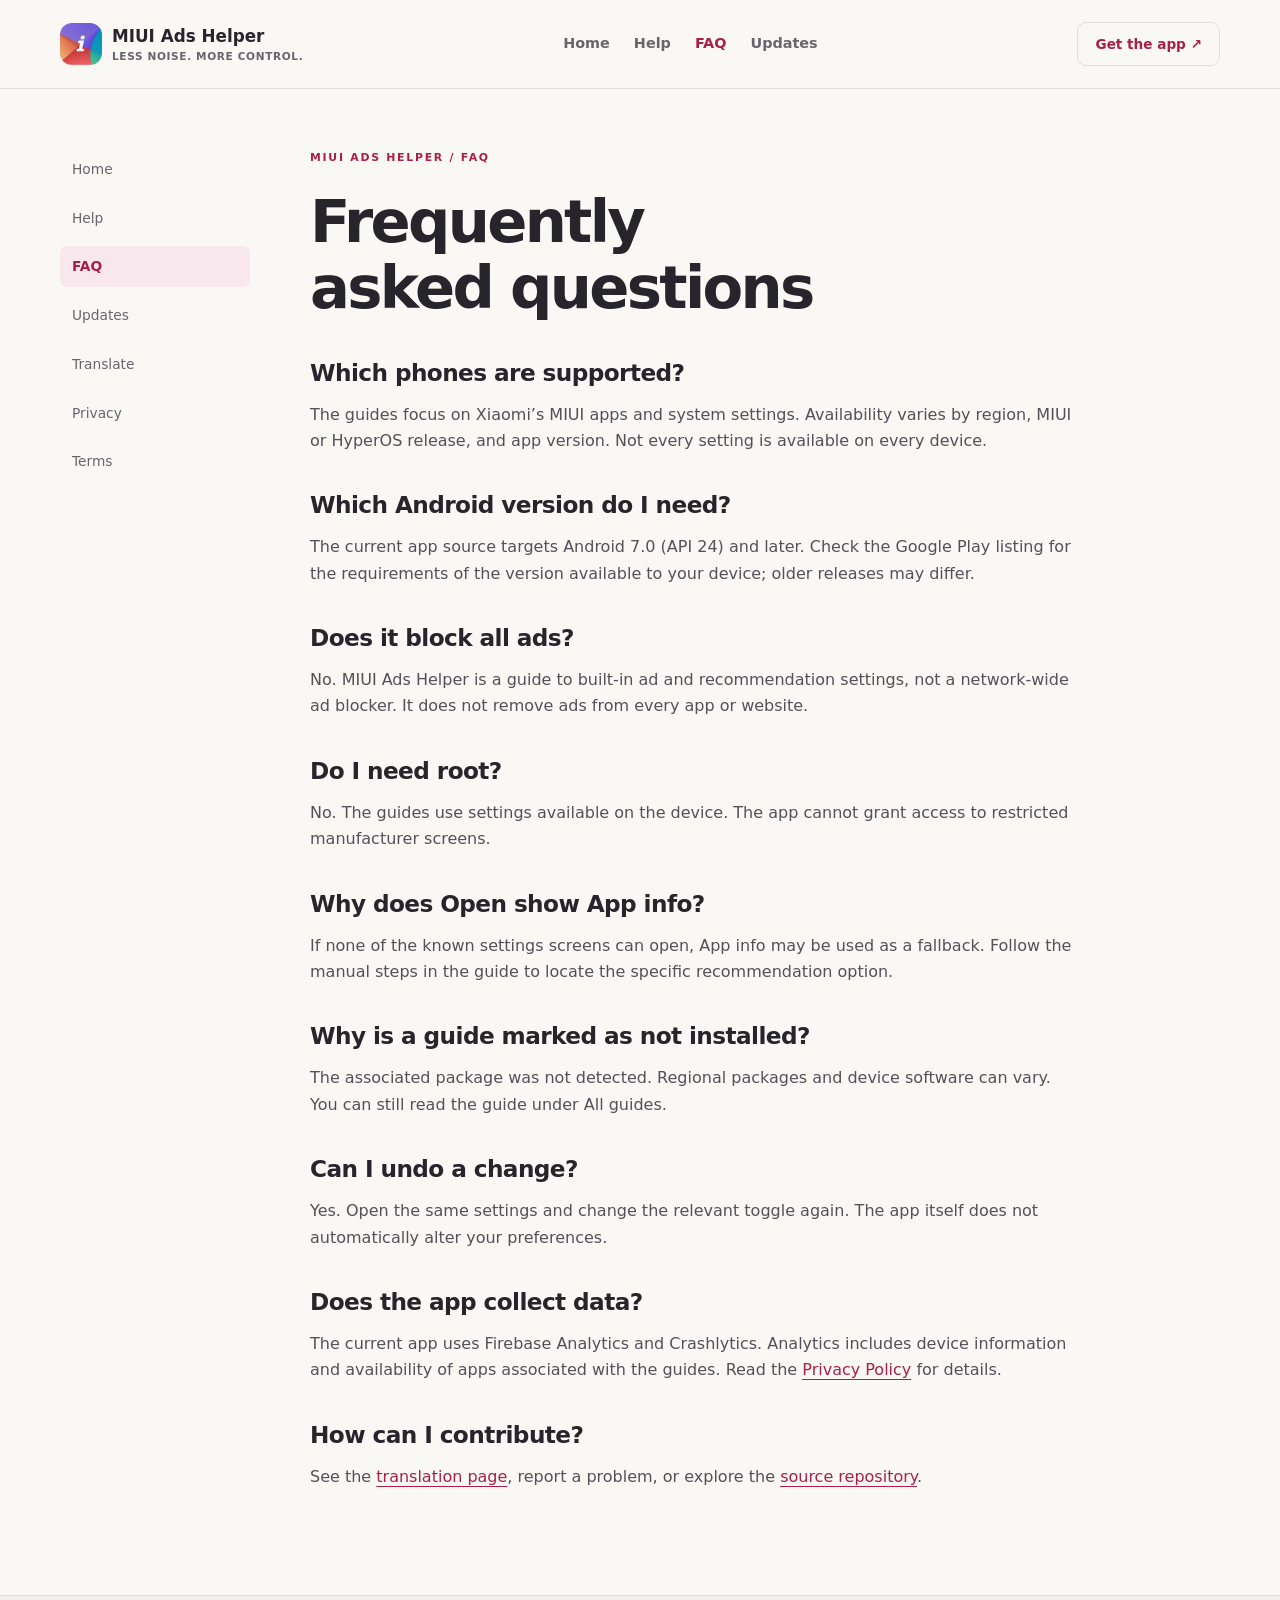
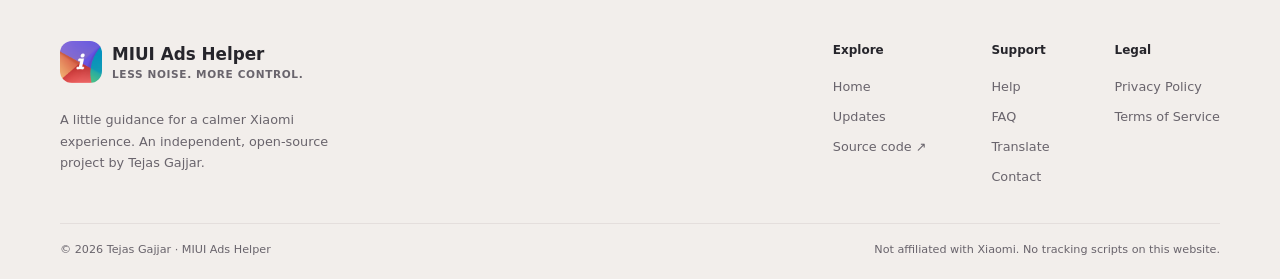
==== faq/index.html @ bc125fb8 "feat: launch MIUI Ads Helper website with support and legal pages" ====
<!doctype html>
<html lang="en"><head>
<meta charset="utf-8"><meta name="viewport" content="width=device-width, initial-scale=1">
<title>Frequently asked questions · MIUI Ads Helper</title><meta name="description" content="Answers about compatibility, shortcuts, recommendations, and privacy.">
<meta name="theme-color" content="#faf8f5"><link rel="canonical" href="https://gajjartejas.github.io/miui-ads-helper-website/faq/">
<meta property="og:title" content="Frequently asked questions · MIUI Ads Helper"><meta property="og:description" content="Answers about compatibility, shortcuts, recommendations, and privacy.">
<meta property="og:type" content="website"><meta property="og:url" content="https://gajjartejas.github.io/miui-ads-helper-website/faq/"><meta property="og:image" content="https://gajjartejas.github.io/miui-ads-helper-website/assets/app-icon.png">
<link rel="icon" href="../assets/app-icon.png"><link rel="stylesheet" href="../assets/style.css">
</head><body class="page-faq"><a class="skip" href="#main">Skip to content</a>
<header class="header"><div class="shell header-inner"><a class="brand" href="../"><img src="../assets/app-icon.png" width="42" height="42" alt=""><span>MIUI Ads Helper<small>LESS NOISE. MORE CONTROL.</small></span></a><nav class="nav" aria-label="Main navigation"><a href="../">Home</a><a href="../help/">Help</a><a href="../faq/" aria-current="page">FAQ</a><a href="../updates/">Updates</a></nav><a class="header-link" href="https://play.google.com/store/apps/details?id=com.tejasgajjar.miuiadshelper">Get the app ↗</a></div></header>
<main id="main" class="shell article-layout"><aside class="article-aside"><nav aria-label="Information pages"><a href="../">Home</a><a href="../help/">Help</a><a href="../faq/" aria-current="page">FAQ</a><a href="../updates/">Updates</a><a href="../translate/">Translate</a><a href="../privacy/">Privacy</a><a href="../terms/">Terms</a></nav></aside><article class="article"><p class="eyebrow">MIUI ADS HELPER / FAQ</p><h1>Frequently asked questions</h1><h2 id="compatibility">Which phones are supported?</h2><p>The guides focus on Xiaomi’s MIUI apps and system settings. Availability varies by region, MIUI or HyperOS release, and app version. Not every setting is available on every device.</p><h2>Which Android version do I need?</h2><p>The current app source targets Android 7.0 (API 24) and later. Check the Google Play listing for the requirements of the version available to your device; older releases may differ.</p><h2>Does it block all ads?</h2><p>No. MIUI Ads Helper is a guide to built-in ad and recommendation settings, not a network-wide ad blocker. It does not remove ads from every app or website.</p><h2>Do I need root?</h2><p>No. The guides use settings available on the device. The app cannot grant access to restricted manufacturer screens.</p><h2>Why does Open show App info?</h2><p>If none of the known settings screens can open, App info may be used as a fallback. Follow the manual steps in the guide to locate the specific recommendation option.</p><h2>Why is a guide marked as not installed?</h2><p>The associated package was not detected. Regional packages and device software can vary. You can still read the guide under All guides.</p><h2>Can I undo a change?</h2><p>Yes. Open the same settings and change the relevant toggle again. The app itself does not automatically alter your preferences.</p><h2>Does the app collect data?</h2><p>The current app uses Firebase Analytics and Crashlytics. Analytics includes device information and availability of apps associated with the guides. Read the <a href="../privacy/">Privacy Policy</a> for details.</p><h2>How can I contribute?</h2><p>See the <a href="../translate/">translation page</a>, report a problem, or explore the <a href="https://github.com/gajjartejas/MIUIAdsHelper">source repository</a>.</p>
</article></main>
<footer class="footer"><div class="shell"><div class="footer-top"><div class="footer-copy"><a class="brand" href="../"><img src="../assets/app-icon.png" width="42" height="42" alt=""><span>MIUI Ads Helper<small>LESS NOISE. MORE CONTROL.</small></span></a><p>A little guidance for a calmer Xiaomi experience. An independent, open-source project by Tejas Gajjar.</p></div><nav aria-label="Footer navigation"><div><strong>Explore</strong><a href="../">Home</a><a href="../updates/">Updates</a><a href="https://github.com/gajjartejas/MIUIAdsHelper">Source code ↗</a></div><div><strong>Support</strong><a href="../help/">Help</a><a href="../faq/" aria-current="page">FAQ</a><a href="../translate/">Translate</a><a href="mailto:gajjartejas26@gmail.com">Contact</a></div><div><strong>Legal</strong><a href="../privacy/">Privacy Policy</a><a href="../terms/">Terms of Service</a></div></nav></div><div class="footer-bottom"><span>© 2026 Tejas Gajjar · MIUI Ads Helper</span><span>Not affiliated with Xiaomi. No tracking scripts on this website.</span></div></div></footer>
</body></html>
---- assets/style.css ----
:root{color-scheme:light;--bg:#faf8f5;--paper:#fff;--ink:#26252b;--muted:#69646c;--line:#e4dedc;--accent:#a82049;--soft:#f8e7ed;--dark:#261820;--pale:#f6ebd7}*{box-sizing:border-box}html{scroll-behavior:smooth;scroll-padding-top:2rem}body{margin:0;color:var(--ink);background:var(--bg);font:16px/1.65 system-ui,-apple-system,BlinkMacSystemFont,"Segoe UI",sans-serif;-webkit-font-smoothing:antialiased}a{color:var(--accent);text-underline-offset:4px}a:hover{text-decoration-thickness:2px}a:focus-visible,summary:focus-visible{outline:3px solid var(--accent);outline-offset:5px;border-radius:3px}img{max-width:100%;height:auto}h1,h2,h3{line-height:1.12;letter-spacing:-.045em;text-wrap:balance}h1{font-size:clamp(2.8rem,5.5vw,5rem);margin:0 0 26px;font-weight:780}h2{font-size:clamp(2rem,3.5vw,3rem);margin:0 0 22px}h3{font-size:1.35rem;margin:0 0 12px}p{margin:0 0 20px}p,li,a{overflow-wrap:anywhere}.shell{width:min(1160px,calc(100% - 64px));margin-inline:auto}.skip{position:absolute;top:-100px;left:16px;z-index:10;background:var(--ink);color:var(--paper);padding:12px}.skip:focus{top:12px}.header{border-bottom:1px solid var(--line);background:var(--bg)}.header-inner{min-height:88px;display:flex;align-items:center;justify-content:space-between;gap:24px}.brand{display:inline-flex;gap:10px;align-items:center;text-decoration:none;color:var(--ink);font-size:1.05rem;font-weight:780;line-height:1.2}.brand img{border-radius:12px;width:42px;height:42px}.brand small{display:block;font-size:.66rem;font-weight:550;color:var(--muted);letter-spacing:.06em;margin-top:4px}.nav{display:flex;flex-wrap:wrap;gap:24px}.nav a{text-decoration:none;color:var(--muted);font-size:.9rem;font-weight:600}.nav a[aria-current=page],.nav a:hover{color:var(--accent)}.header-link{text-decoration:none;font-size:.85rem;font-weight:700;padding:10px 17px;border:1px solid var(--line);border-radius:9px;white-space:nowrap}.eyebrow{font-size:.68rem;font-weight:800;letter-spacing:.16em;color:var(--accent);margin-bottom:22px}.dot{display:inline-block;width:7px;height:7px;background:currentColor;border-radius:50%;vertical-align:1px;margin-right:7px}.hero{display:grid;grid-template-columns:1.18fr 1fr;gap:60px;align-items:center;padding:90px 0 80px}.hero em{color:var(--accent);font-style:normal}.lead{font-size:1.12rem;color:var(--muted);max-width:47ch}.actions{display:flex;flex-wrap:wrap;gap:12px;margin-top:30px}.button{display:inline-flex;align-items:center;justify-content:center;gap:18px;min-height:50px;padding:12px 19px;background:var(--accent);color:var(--paper);border:1px solid var(--accent);border-radius:10px;text-decoration:none;font-size:.9rem;font-weight:700;transition:transform .18s,box-shadow .18s}.button:hover{transform:translateY(-2px);box-shadow:0 6px 15px #a8204920}.button.secondary{background:transparent;color:var(--ink);border-color:var(--line)}.fine{margin:20px 0 0;font-size:.8rem;color:var(--muted)}.guide-preview{border:1px solid var(--line);border-radius:24px;background:var(--paper);box-shadow:0 24px 55px #35202a0d;overflow:hidden;transform:rotate(2deg)}.preview-top{background:var(--soft);color:var(--accent);padding:16px 24px;font-size:.61rem;letter-spacing:.13em;font-weight:750}.preview-head{display:flex;gap:16px;padding:30px 26px 24px;align-items:center}.preview-icon{width:62px;height:62px;flex-shrink:0;display:grid;place-items:center;background:var(--accent);color:var(--paper);border-radius:18px;font-size:2.2rem}.preview-head small{color:var(--muted);font-size:.58rem;letter-spacing:.16em}.preview-head h2{font-size:1.7rem;margin:5px 0}.preview-head p{font-size:.8rem;color:var(--muted);margin:0}.preview-steps{list-style:none;margin:0;padding:0 26px 26px;display:grid;gap:10px}.preview-steps li{display:flex;align-items:center;gap:15px;background:var(--bg);border-radius:12px;padding:14px 16px}.preview-steps li>span{color:var(--accent);font-size:.73rem;font-weight:800}.preview-steps strong{font-size:.88rem}.preview-steps p{color:var(--muted);font-size:.77rem;margin:3px 0 0}.preview-bottom{padding:17px 25px;border-top:1px solid var(--line);font-size:.7rem;color:var(--muted)}.preview-bottom span{color:var(--accent);margin-right:5px}.trust-strip{display:flex;justify-content:space-between;flex-wrap:wrap;gap:16px;border-block:1px solid var(--line);padding:22px 0;color:var(--muted);font-size:.79rem;font-weight:600}.section{padding-block:90px}.section-heading{max-width:640px}.section-heading>p:last-child{color:var(--muted);max-width:54ch}.features{display:grid;grid-template-columns:repeat(3,minmax(0,1fr));gap:18px;margin-top:38px}.features article{background:var(--paper);border:1px solid var(--line);border-radius:18px;padding:28px}.features article:nth-child(2){background:var(--soft)}.features article:nth-child(3){background:var(--pale)}.feature-mark{display:block;font-size:2.7rem;line-height:1.3;color:var(--accent);margin-bottom:32px}.features .eyebrow{font-size:.6rem;margin-bottom:14px}.features h3{font-size:1.35rem}.features article>p:last-child{color:var(--muted);font-size:.9rem;margin:0}.how{display:grid;grid-template-columns:1fr 1fr;gap:65px;padding:60px;border-radius:24px;background:var(--dark);color:#fff7f8}.how .eyebrow,.how .text-link{color:#f4b1c5}.how>div>p:not(.eyebrow){color:#cbbdc5;font-size:.95rem}.text-link{font-size:.85rem;font-weight:700;text-decoration:none}.how ol{list-style:none;display:grid;gap:24px;margin:0;padding:0}.how li{display:flex;gap:18px;border-bottom:1px solid #ffffff24;padding-bottom:22px}.how li:last-child{border:0;padding:0}.how li>span{flex-shrink:0;display:grid;place-items:center;width:34px;height:34px;background:#ffffff15;border:1px solid #ffffff20;border-radius:50%;font-size:.8rem;color:#f4b1c5}.how h3{font-size:1.15rem;margin:3px 0 9px}.how li p{font-size:.87rem;color:#cbbdc5;margin:0}.support-band{display:grid;grid-template-columns:1fr 1fr;gap:100px;padding:90px 0}.support-band p:not(.eyebrow){color:var(--muted);font-size:.95rem}.support-links{display:grid;align-content:center}.support-links a{display:flex;justify-content:space-between;gap:10px;text-decoration:none;padding:20px 0;border-bottom:1px solid var(--line);color:var(--ink);font-weight:600;font-size:.95rem}.support-links a:hover,.support-links span{color:var(--accent)}.closing{padding:60px 20px 85px;text-align:center;border-top:1px solid var(--line)}.closing h2{font-size:clamp(2.8rem,5vw,4.5rem)}.footer{border-top:1px solid var(--line);padding:45px 0 20px;background:#f2eeeb}.footer-top{display:flex;justify-content:space-between;gap:40px}.footer-copy{max-width:280px}.footer-copy p{font-size:.8rem;color:var(--muted);margin-top:18px}.footer nav{display:flex;gap:65px}.footer nav div{display:grid;gap:9px;align-content:start}.footer nav strong{font-size:.75rem;margin-bottom:6px}.footer nav a{font-size:.8rem;color:var(--muted);text-decoration:none}.footer nav a:hover{color:var(--accent)}.footer-bottom{border-top:1px solid var(--line);margin-top:30px;padding-top:17px;display:flex;justify-content:space-between;gap:18px;font-size:.7rem;color:var(--muted)}.article-layout{display:grid;grid-template-columns:190px minmax(0,780px);gap:60px;padding-block:60px 85px}.article-aside nav{display:grid;gap:8px}.article-aside a{display:block;border-radius:7px;padding:9px 12px;text-decoration:none;color:var(--muted);font-size:.86rem}.article-aside a[aria-current=page]{background:var(--soft);color:var(--accent);font-weight:700}.article{min-width:0;max-width:75ch}.article h1{font-size:clamp(2.4rem,5vw,3.7rem);margin-bottom:25px}.article h2{font-size:1.45rem;margin:38px 0 16px;letter-spacing:-.025em}.article p,.article li{color:#554f58}.article li{margin-bottom:10px}.article .intro{font-size:1.12rem}.article .updated{font-size:.8rem;color:var(--muted);padding-bottom:24px;border-bottom:1px solid var(--line)}.article ul{padding-left:22px}.article .eyebrow{color:var(--accent)}.article .button{color:var(--paper)}.page-home .hero{animation:arrive .55s ease-out both}@keyframes arrive{from{opacity:0;transform:translateY(10px)}to{opacity:1;transform:translateY(0)}}@media(min-width:1500px){.hero{padding-block:110px}}@media(max-width:960px){.hero{gap:30px}.header-inner{flex-wrap:wrap;padding-block:17px;gap:16px}.nav{order:3;width:100%;justify-content:center}.features{gap:12px}.features article{padding:22px}.how{gap:32px;padding:40px}.support-band{gap:45px}.article-layout{grid-template-columns:160px minmax(0,1fr);gap:30px}}@media(max-width:680px){.shell{width:calc(100% - 36px)}.brand{font-size:.95rem}.brand img{width:36px;height:36px}.header-link{font-size:.75rem;padding:8px 11px}.header-inner{gap:12px}.nav{justify-content:space-between;gap:12px}.nav a{font-size:.79rem}.hero{grid-template-columns:1fr;padding:50px 0 42px;gap:42px}.hero h1{font-size:clamp(2.7rem,10vw,4.3rem)}.lead{font-size:1rem}.eyebrow{font-size:.6rem}.guide-preview{transform:none;max-width:440px;width:100%;margin-inline:auto}.trust-strip{display:grid;grid-template-columns:1fr 1fr;font-size:.7rem;gap:13px}.section{padding-block:58px}.features{grid-template-columns:1fr}.features article{padding:25px}.feature-mark{margin-bottom:20px}.how{grid-template-columns:1fr;padding:30px 24px;gap:32px;border-radius:18px}.support-band{grid-template-columns:1fr;gap:10px;padding:60px 0}.closing{padding:45px 0 60px}.footer-top{flex-direction:column;gap:25px}.footer nav{justify-content:space-between;gap:22px;flex-wrap:wrap}.footer-bottom{flex-direction:column;gap:7px}.article-layout{display:block;padding-block:30px 60px}.article-aside{margin-bottom:35px}.article-aside nav{display:flex;flex-wrap:wrap;gap:4px}.article-aside a{font-size:.75rem;padding:8px 10px}.article h1{font-size:2.5rem}.actions .button{flex:1 1 190px}.preview-top{font-size:.55rem}.preview-bottom{font-size:.65rem}}@media(prefers-reduced-motion:reduce){html{scroll-behavior:auto}*,*::before,*::after{animation:none!important;transition:none!important}}@media print{.header,.footer,.article-aside,.skip{display:none}.article-layout{display:block;padding:0}.shell{width:100%}body{background:white;color:black}.article a{color:inherit}.article h2{break-after:avoid}.article p,.article li{color:black}}
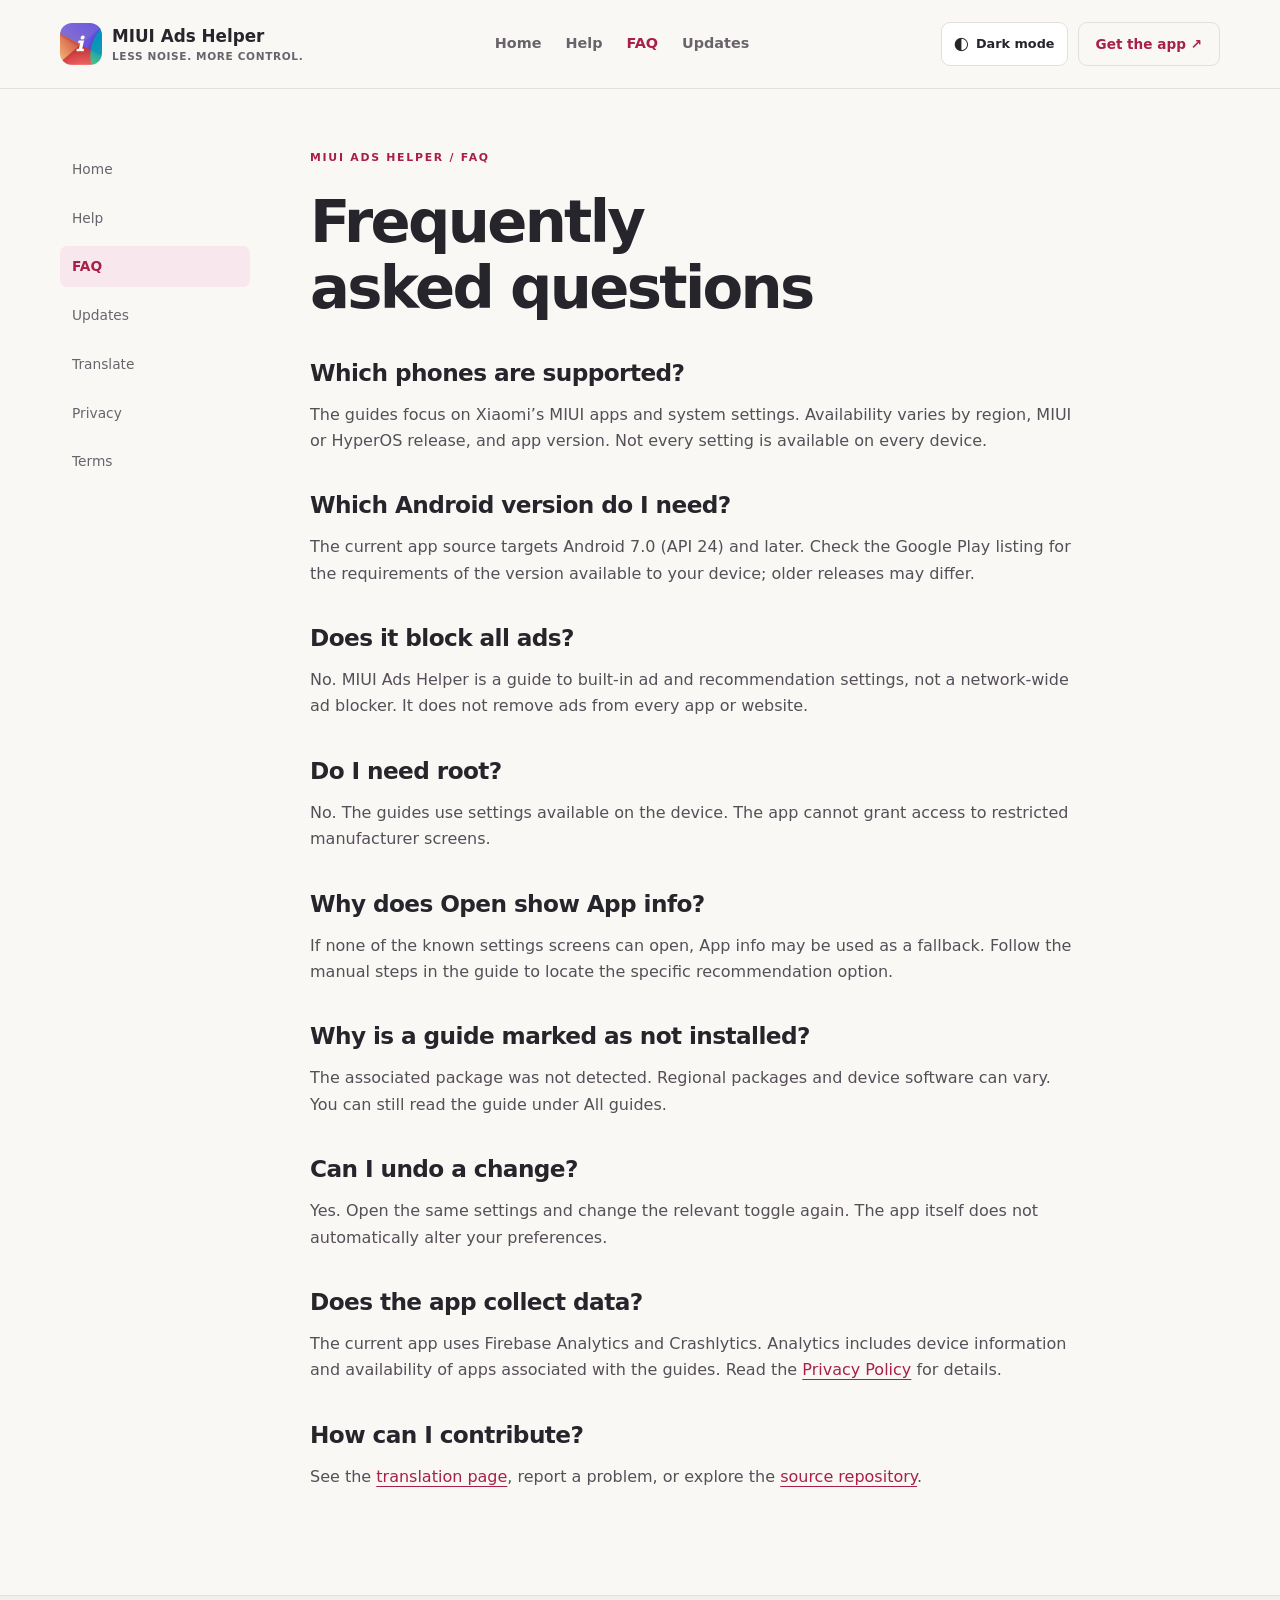
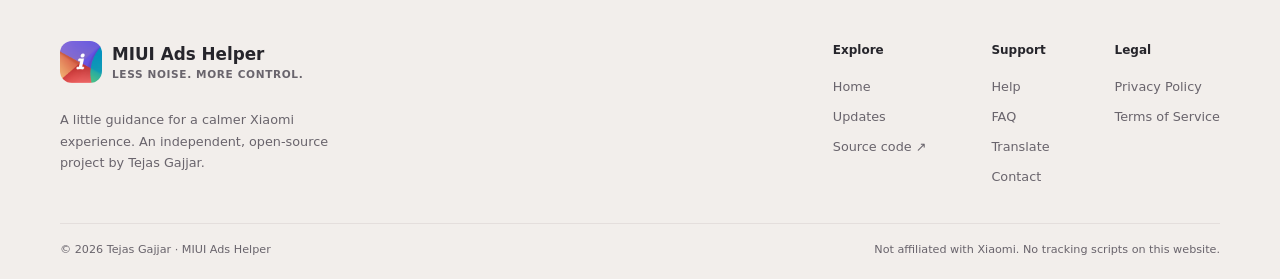
==== commit 78a5ca55: "feat: add accessible light and dark mode across the website" ====
--- a/faq/index.html
+++ b/faq/index.html
@@ -5,9 +5,19 @@
 <meta name="theme-color" content="#faf8f5"><link rel="canonical" href="https://gajjartejas.github.io/miui-ads-helper-website/faq/">
 <meta property="og:title" content="Frequently asked questions · MIUI Ads Helper"><meta property="og:description" content="Answers about compatibility, shortcuts, recommendations, and privacy.">
 <meta property="og:type" content="website"><meta property="og:url" content="https://gajjartejas.github.io/miui-ads-helper-website/faq/"><meta property="og:image" content="https://gajjartejas.github.io/miui-ads-helper-website/assets/app-icon.png">
+<script>(() => {
+  let theme;
+  try { theme = localStorage.getItem('miui-theme'); } catch {}
+  if (theme !== 'light' && theme !== 'dark') {
+    theme = window.matchMedia?.('(prefers-color-scheme: dark)').matches ? 'dark' : 'light';
+  }
+  document.documentElement.dataset.theme = theme;
+})();
+</script>
 <link rel="icon" href="../assets/app-icon.png"><link rel="stylesheet" href="../assets/style.css">
+<script defer src="../assets/theme.js"></script>
 </head><body class="page-faq"><a class="skip" href="#main">Skip to content</a>
-<header class="header"><div class="shell header-inner"><a class="brand" href="../"><img src="../assets/app-icon.png" width="42" height="42" alt=""><span>MIUI Ads Helper<small>LESS NOISE. MORE CONTROL.</small></span></a><nav class="nav" aria-label="Main navigation"><a href="../">Home</a><a href="../help/">Help</a><a href="../faq/" aria-current="page">FAQ</a><a href="../updates/">Updates</a></nav><a class="header-link" href="https://play.google.com/store/apps/details?id=com.tejasgajjar.miuiadshelper">Get the app ↗</a></div></header>
+<header class="header"><div class="shell header-inner"><a class="brand" href="../"><img src="../assets/app-icon.png" width="42" height="42" alt=""><span>MIUI Ads Helper<small>LESS NOISE. MORE CONTROL.</small></span></a><nav class="nav" aria-label="Main navigation"><a href="../">Home</a><a href="../help/">Help</a><a href="../faq/" aria-current="page">FAQ</a><a href="../updates/">Updates</a></nav><div class="header-actions"><button class="theme-toggle" type="button" data-theme-toggle aria-pressed="false" hidden><span class="theme-icon" aria-hidden="true">◐</span><span>Dark mode</span></button><a class="header-link" href="https://play.google.com/store/apps/details?id=com.tejasgajjar.miuiadshelper">Get the app ↗</a></div></div></header>
 <main id="main" class="shell article-layout"><aside class="article-aside"><nav aria-label="Information pages"><a href="../">Home</a><a href="../help/">Help</a><a href="../faq/" aria-current="page">FAQ</a><a href="../updates/">Updates</a><a href="../translate/">Translate</a><a href="../privacy/">Privacy</a><a href="../terms/">Terms</a></nav></aside><article class="article"><p class="eyebrow">MIUI ADS HELPER / FAQ</p><h1>Frequently asked questions</h1><h2 id="compatibility">Which phones are supported?</h2><p>The guides focus on Xiaomi’s MIUI apps and system settings. Availability varies by region, MIUI or HyperOS release, and app version. Not every setting is available on every device.</p><h2>Which Android version do I need?</h2><p>The current app source targets Android 7.0 (API 24) and later. Check the Google Play listing for the requirements of the version available to your device; older releases may differ.</p><h2>Does it block all ads?</h2><p>No. MIUI Ads Helper is a guide to built-in ad and recommendation settings, not a network-wide ad blocker. It does not remove ads from every app or website.</p><h2>Do I need root?</h2><p>No. The guides use settings available on the device. The app cannot grant access to restricted manufacturer screens.</p><h2>Why does Open show App info?</h2><p>If none of the known settings screens can open, App info may be used as a fallback. Follow the manual steps in the guide to locate the specific recommendation option.</p><h2>Why is a guide marked as not installed?</h2><p>The associated package was not detected. Regional packages and device software can vary. You can still read the guide under All guides.</p><h2>Can I undo a change?</h2><p>Yes. Open the same settings and change the relevant toggle again. The app itself does not automatically alter your preferences.</p><h2>Does the app collect data?</h2><p>The current app uses Firebase Analytics and Crashlytics. Analytics includes device information and availability of apps associated with the guides. Read the <a href="../privacy/">Privacy Policy</a> for details.</p><h2>How can I contribute?</h2><p>See the <a href="../translate/">translation page</a>, report a problem, or explore the <a href="https://github.com/gajjartejas/MIUIAdsHelper">source repository</a>.</p>
 </article></main>
 <footer class="footer"><div class="shell"><div class="footer-top"><div class="footer-copy"><a class="brand" href="../"><img src="../assets/app-icon.png" width="42" height="42" alt=""><span>MIUI Ads Helper<small>LESS NOISE. MORE CONTROL.</small></span></a><p>A little guidance for a calmer Xiaomi experience. An independent, open-source project by Tejas Gajjar.</p></div><nav aria-label="Footer navigation"><div><strong>Explore</strong><a href="../">Home</a><a href="../updates/">Updates</a><a href="https://github.com/gajjartejas/MIUIAdsHelper">Source code ↗</a></div><div><strong>Support</strong><a href="../help/">Help</a><a href="../faq/" aria-current="page">FAQ</a><a href="../translate/">Translate</a><a href="mailto:gajjartejas26@gmail.com">Contact</a></div><div><strong>Legal</strong><a href="../privacy/">Privacy Policy</a><a href="../terms/">Terms of Service</a></div></nav></div><div class="footer-bottom"><span>© 2026 Tejas Gajjar · MIUI Ads Helper</span><span>Not affiliated with Xiaomi. No tracking scripts on this website.</span></div></div></footer>
--- a/assets/style.css
+++ b/assets/style.css
@@ -1 +1,7 @@
-:root{color-scheme:light;--bg:#faf8f5;--paper:#fff;--ink:#26252b;--muted:#69646c;--line:#e4dedc;--accent:#a82049;--soft:#f8e7ed;--dark:#261820;--pale:#f6ebd7}*{box-sizing:border-box}html{scroll-behavior:smooth;scroll-padding-top:2rem}body{margin:0;color:var(--ink);background:var(--bg);font:16px/1.65 system-ui,-apple-system,BlinkMacSystemFont,"Segoe UI",sans-serif;-webkit-font-smoothing:antialiased}a{color:var(--accent);text-underline-offset:4px}a:hover{text-decoration-thickness:2px}a:focus-visible,summary:focus-visible{outline:3px solid var(--accent);outline-offset:5px;border-radius:3px}img{max-width:100%;height:auto}h1,h2,h3{line-height:1.12;letter-spacing:-.045em;text-wrap:balance}h1{font-size:clamp(2.8rem,5.5vw,5rem);margin:0 0 26px;font-weight:780}h2{font-size:clamp(2rem,3.5vw,3rem);margin:0 0 22px}h3{font-size:1.35rem;margin:0 0 12px}p{margin:0 0 20px}p,li,a{overflow-wrap:anywhere}.shell{width:min(1160px,calc(100% - 64px));margin-inline:auto}.skip{position:absolute;top:-100px;left:16px;z-index:10;background:var(--ink);color:var(--paper);padding:12px}.skip:focus{top:12px}.header{border-bottom:1px solid var(--line);background:var(--bg)}.header-inner{min-height:88px;display:flex;align-items:center;justify-content:space-between;gap:24px}.brand{display:inline-flex;gap:10px;align-items:center;text-decoration:none;color:var(--ink);font-size:1.05rem;font-weight:780;line-height:1.2}.brand img{border-radius:12px;width:42px;height:42px}.brand small{display:block;font-size:.66rem;font-weight:550;color:var(--muted);letter-spacing:.06em;margin-top:4px}.nav{display:flex;flex-wrap:wrap;gap:24px}.nav a{text-decoration:none;color:var(--muted);font-size:.9rem;font-weight:600}.nav a[aria-current=page],.nav a:hover{color:var(--accent)}.header-link{text-decoration:none;font-size:.85rem;font-weight:700;padding:10px 17px;border:1px solid var(--line);border-radius:9px;white-space:nowrap}.eyebrow{font-size:.68rem;font-weight:800;letter-spacing:.16em;color:var(--accent);margin-bottom:22px}.dot{display:inline-block;width:7px;height:7px;background:currentColor;border-radius:50%;vertical-align:1px;margin-right:7px}.hero{display:grid;grid-template-columns:1.18fr 1fr;gap:60px;align-items:center;padding:90px 0 80px}.hero em{color:var(--accent);font-style:normal}.lead{font-size:1.12rem;color:var(--muted);max-width:47ch}.actions{display:flex;flex-wrap:wrap;gap:12px;margin-top:30px}.button{display:inline-flex;align-items:center;justify-content:center;gap:18px;min-height:50px;padding:12px 19px;background:var(--accent);color:var(--paper);border:1px solid var(--accent);border-radius:10px;text-decoration:none;font-size:.9rem;font-weight:700;transition:transform .18s,box-shadow .18s}.button:hover{transform:translateY(-2px);box-shadow:0 6px 15px #a8204920}.button.secondary{background:transparent;color:var(--ink);border-color:var(--line)}.fine{margin:20px 0 0;font-size:.8rem;color:var(--muted)}.guide-preview{border:1px solid var(--line);border-radius:24px;background:var(--paper);box-shadow:0 24px 55px #35202a0d;overflow:hidden;transform:rotate(2deg)}.preview-top{background:var(--soft);color:var(--accent);padding:16px 24px;font-size:.61rem;letter-spacing:.13em;font-weight:750}.preview-head{display:flex;gap:16px;padding:30px 26px 24px;align-items:center}.preview-icon{width:62px;height:62px;flex-shrink:0;display:grid;place-items:center;background:var(--accent);color:var(--paper);border-radius:18px;font-size:2.2rem}.preview-head small{color:var(--muted);font-size:.58rem;letter-spacing:.16em}.preview-head h2{font-size:1.7rem;margin:5px 0}.preview-head p{font-size:.8rem;color:var(--muted);margin:0}.preview-steps{list-style:none;margin:0;padding:0 26px 26px;display:grid;gap:10px}.preview-steps li{display:flex;align-items:center;gap:15px;background:var(--bg);border-radius:12px;padding:14px 16px}.preview-steps li>span{color:var(--accent);font-size:.73rem;font-weight:800}.preview-steps strong{font-size:.88rem}.preview-steps p{color:var(--muted);font-size:.77rem;margin:3px 0 0}.preview-bottom{padding:17px 25px;border-top:1px solid var(--line);font-size:.7rem;color:var(--muted)}.preview-bottom span{color:var(--accent);margin-right:5px}.trust-strip{display:flex;justify-content:space-between;flex-wrap:wrap;gap:16px;border-block:1px solid var(--line);padding:22px 0;color:var(--muted);font-size:.79rem;font-weight:600}.section{padding-block:90px}.section-heading{max-width:640px}.section-heading>p:last-child{color:var(--muted);max-width:54ch}.features{display:grid;grid-template-columns:repeat(3,minmax(0,1fr));gap:18px;margin-top:38px}.features article{background:var(--paper);border:1px solid var(--line);border-radius:18px;padding:28px}.features article:nth-child(2){background:var(--soft)}.features article:nth-child(3){background:var(--pale)}.feature-mark{display:block;font-size:2.7rem;line-height:1.3;color:var(--accent);margin-bottom:32px}.features .eyebrow{font-size:.6rem;margin-bottom:14px}.features h3{font-size:1.35rem}.features article>p:last-child{color:var(--muted);font-size:.9rem;margin:0}.how{display:grid;grid-template-columns:1fr 1fr;gap:65px;padding:60px;border-radius:24px;background:var(--dark);color:#fff7f8}.how .eyebrow,.how .text-link{color:#f4b1c5}.how>div>p:not(.eyebrow){color:#cbbdc5;font-size:.95rem}.text-link{font-size:.85rem;font-weight:700;text-decoration:none}.how ol{list-style:none;display:grid;gap:24px;margin:0;padding:0}.how li{display:flex;gap:18px;border-bottom:1px solid #ffffff24;padding-bottom:22px}.how li:last-child{border:0;padding:0}.how li>span{flex-shrink:0;display:grid;place-items:center;width:34px;height:34px;background:#ffffff15;border:1px solid #ffffff20;border-radius:50%;font-size:.8rem;color:#f4b1c5}.how h3{font-size:1.15rem;margin:3px 0 9px}.how li p{font-size:.87rem;color:#cbbdc5;margin:0}.support-band{display:grid;grid-template-columns:1fr 1fr;gap:100px;padding:90px 0}.support-band p:not(.eyebrow){color:var(--muted);font-size:.95rem}.support-links{display:grid;align-content:center}.support-links a{display:flex;justify-content:space-between;gap:10px;text-decoration:none;padding:20px 0;border-bottom:1px solid var(--line);color:var(--ink);font-weight:600;font-size:.95rem}.support-links a:hover,.support-links span{color:var(--accent)}.closing{padding:60px 20px 85px;text-align:center;border-top:1px solid var(--line)}.closing h2{font-size:clamp(2.8rem,5vw,4.5rem)}.footer{border-top:1px solid var(--line);padding:45px 0 20px;background:#f2eeeb}.footer-top{display:flex;justify-content:space-between;gap:40px}.footer-copy{max-width:280px}.footer-copy p{font-size:.8rem;color:var(--muted);margin-top:18px}.footer nav{display:flex;gap:65px}.footer nav div{display:grid;gap:9px;align-content:start}.footer nav strong{font-size:.75rem;margin-bottom:6px}.footer nav a{font-size:.8rem;color:var(--muted);text-decoration:none}.footer nav a:hover{color:var(--accent)}.footer-bottom{border-top:1px solid var(--line);margin-top:30px;padding-top:17px;display:flex;justify-content:space-between;gap:18px;font-size:.7rem;color:var(--muted)}.article-layout{display:grid;grid-template-columns:190px minmax(0,780px);gap:60px;padding-block:60px 85px}.article-aside nav{display:grid;gap:8px}.article-aside a{display:block;border-radius:7px;padding:9px 12px;text-decoration:none;color:var(--muted);font-size:.86rem}.article-aside a[aria-current=page]{background:var(--soft);color:var(--accent);font-weight:700}.article{min-width:0;max-width:75ch}.article h1{font-size:clamp(2.4rem,5vw,3.7rem);margin-bottom:25px}.article h2{font-size:1.45rem;margin:38px 0 16px;letter-spacing:-.025em}.article p,.article li{color:#554f58}.article li{margin-bottom:10px}.article .intro{font-size:1.12rem}.article .updated{font-size:.8rem;color:var(--muted);padding-bottom:24px;border-bottom:1px solid var(--line)}.article ul{padding-left:22px}.article .eyebrow{color:var(--accent)}.article .button{color:var(--paper)}.page-home .hero{animation:arrive .55s ease-out both}@keyframes arrive{from{opacity:0;transform:translateY(10px)}to{opacity:1;transform:translateY(0)}}@media(min-width:1500px){.hero{padding-block:110px}}@media(max-width:960px){.hero{gap:30px}.header-inner{flex-wrap:wrap;padding-block:17px;gap:16px}.nav{order:3;width:100%;justify-content:center}.features{gap:12px}.features article{padding:22px}.how{gap:32px;padding:40px}.support-band{gap:45px}.article-layout{grid-template-columns:160px minmax(0,1fr);gap:30px}}@media(max-width:680px){.shell{width:calc(100% - 36px)}.brand{font-size:.95rem}.brand img{width:36px;height:36px}.header-link{font-size:.75rem;padding:8px 11px}.header-inner{gap:12px}.nav{justify-content:space-between;gap:12px}.nav a{font-size:.79rem}.hero{grid-template-columns:1fr;padding:50px 0 42px;gap:42px}.hero h1{font-size:clamp(2.7rem,10vw,4.3rem)}.lead{font-size:1rem}.eyebrow{font-size:.6rem}.guide-preview{transform:none;max-width:440px;width:100%;margin-inline:auto}.trust-strip{display:grid;grid-template-columns:1fr 1fr;font-size:.7rem;gap:13px}.section{padding-block:58px}.features{grid-template-columns:1fr}.features article{padding:25px}.feature-mark{margin-bottom:20px}.how{grid-template-columns:1fr;padding:30px 24px;gap:32px;border-radius:18px}.support-band{grid-template-columns:1fr;gap:10px;padding:60px 0}.closing{padding:45px 0 60px}.footer-top{flex-direction:column;gap:25px}.footer nav{justify-content:space-between;gap:22px;flex-wrap:wrap}.footer-bottom{flex-direction:column;gap:7px}.article-layout{display:block;padding-block:30px 60px}.article-aside{margin-bottom:35px}.article-aside nav{display:flex;flex-wrap:wrap;gap:4px}.article-aside a{font-size:.75rem;padding:8px 10px}.article h1{font-size:2.5rem}.actions .button{flex:1 1 190px}.preview-top{font-size:.55rem}.preview-bottom{font-size:.65rem}}@media(prefers-reduced-motion:reduce){html{scroll-behavior:auto}*,*::before,*::after{animation:none!important;transition:none!important}}@media print{.header,.footer,.article-aside,.skip{display:none}.article-layout{display:block;padding:0}.shell{width:100%}body{background:white;color:black}.article a{color:inherit}.article h2{break-after:avoid}.article p,.article li{color:black}}
+:root{color-scheme:light;--bg:#faf8f5;--paper:#fff;--ink:#26252b;--muted:#69646c;--line:#e4dedc;--accent:#a82049;--soft:#f8e7ed;--dark:#261820;--pale:#f6ebd7;--article:#554f58;--footer:#f2eeeb;--button-ink:#fff;--on-dark:#fff7f8;--on-dark-muted:#cbbdc5;--on-dark-accent:#f4b1c5}*{box-sizing:border-box}html{scroll-behavior:smooth;scroll-padding-top:2rem}body{margin:0;color:var(--ink);background:var(--bg);font:16px/1.65 system-ui,-apple-system,BlinkMacSystemFont,"Segoe UI",sans-serif;-webkit-font-smoothing:antialiased}a{color:var(--accent);text-underline-offset:4px}a:hover{text-decoration-thickness:2px}a:focus-visible,summary:focus-visible{outline:3px solid var(--accent);outline-offset:5px;border-radius:3px}img{max-width:100%;height:auto}h1,h2,h3{line-height:1.12;letter-spacing:-.045em;text-wrap:balance}h1{font-size:clamp(2.8rem,5.5vw,5rem);margin:0 0 26px;font-weight:780}h2{font-size:clamp(2rem,3.5vw,3rem);margin:0 0 22px}h3{font-size:1.35rem;margin:0 0 12px}p{margin:0 0 20px}p,li,a{overflow-wrap:anywhere}.shell{width:min(1160px,calc(100% - 64px));margin-inline:auto}.skip{position:absolute;top:-100px;left:16px;z-index:10;background:var(--ink);color:var(--button-ink);padding:12px}.skip:focus{top:12px}.header{border-bottom:1px solid var(--line);background:var(--bg)}.header-inner{min-height:88px;display:flex;align-items:center;justify-content:space-between;gap:24px}.brand{display:inline-flex;gap:10px;align-items:center;text-decoration:none;color:var(--ink);font-size:1.05rem;font-weight:780;line-height:1.2}.brand img{border-radius:12px;width:42px;height:42px}.brand small{display:block;font-size:.66rem;font-weight:550;color:var(--muted);letter-spacing:.06em;margin-top:4px}.nav{display:flex;flex-wrap:wrap;gap:24px}.nav a{text-decoration:none;color:var(--muted);font-size:.9rem;font-weight:600}.nav a[aria-current=page],.nav a:hover{color:var(--accent)}.header-link{text-decoration:none;font-size:.85rem;font-weight:700;padding:10px 17px;border:1px solid var(--line);border-radius:9px;white-space:nowrap}.eyebrow{font-size:.68rem;font-weight:800;letter-spacing:.16em;color:var(--accent);margin-bottom:22px}.dot{display:inline-block;width:7px;height:7px;background:currentColor;border-radius:50%;vertical-align:1px;margin-right:7px}.hero{display:grid;grid-template-columns:1.18fr 1fr;gap:60px;align-items:center;padding:90px 0 80px}.hero em{color:var(--accent);font-style:normal}.lead{font-size:1.12rem;color:var(--muted);max-width:47ch}.actions{display:flex;flex-wrap:wrap;gap:12px;margin-top:30px}.button{display:inline-flex;align-items:center;justify-content:center;gap:18px;min-height:50px;padding:12px 19px;background:var(--accent);color:var(--button-ink);border:1px solid var(--accent);border-radius:10px;text-decoration:none;font-size:.9rem;font-weight:700;transition:transform .18s,box-shadow .18s}.button:hover{transform:translateY(-2px);box-shadow:0 6px 15px #a8204920}.button.secondary{background:transparent;color:var(--ink);border-color:var(--line)}.fine{margin:20px 0 0;font-size:.8rem;color:var(--muted)}.guide-preview{border:1px solid var(--line);border-radius:24px;background:var(--paper);box-shadow:0 24px 55px #35202a0d;overflow:hidden;transform:rotate(2deg)}.preview-top{background:var(--soft);color:var(--accent);padding:16px 24px;font-size:.61rem;letter-spacing:.13em;font-weight:750}.preview-head{display:flex;gap:16px;padding:30px 26px 24px;align-items:center}.preview-icon{width:62px;height:62px;flex-shrink:0;display:grid;place-items:center;background:var(--accent);color:var(--button-ink);border-radius:18px;font-size:2.2rem}.preview-head small{color:var(--muted);font-size:.58rem;letter-spacing:.16em}.preview-head h2{font-size:1.7rem;margin:5px 0}.preview-head p{font-size:.8rem;color:var(--muted);margin:0}.preview-steps{list-style:none;margin:0;padding:0 26px 26px;display:grid;gap:10px}.preview-steps li{display:flex;align-items:center;gap:15px;background:var(--bg);border-radius:12px;padding:14px 16px}.preview-steps li>span{color:var(--accent);font-size:.73rem;font-weight:800}.preview-steps strong{font-size:.88rem}.preview-steps p{color:var(--muted);font-size:.77rem;margin:3px 0 0}.preview-bottom{padding:17px 25px;border-top:1px solid var(--line);font-size:.7rem;color:var(--muted)}.preview-bottom span{color:var(--accent);margin-right:5px}.trust-strip{display:flex;justify-content:space-between;flex-wrap:wrap;gap:16px;border-block:1px solid var(--line);padding:22px 0;color:var(--muted);font-size:.79rem;font-weight:600}.section{padding-block:90px}.section-heading{max-width:640px}.section-heading>p:last-child{color:var(--muted);max-width:54ch}.features{display:grid;grid-template-columns:repeat(3,minmax(0,1fr));gap:18px;margin-top:38px}.features article{background:var(--paper);border:1px solid var(--line);border-radius:18px;padding:28px}.features article:nth-child(2){background:var(--soft)}.features article:nth-child(3){background:var(--pale)}.feature-mark{display:block;font-size:2.7rem;line-height:1.3;color:var(--accent);margin-bottom:32px}.features .eyebrow{font-size:.6rem;margin-bottom:14px}.features h3{font-size:1.35rem}.features article>p:last-child{color:var(--muted);font-size:.9rem;margin:0}.how{display:grid;grid-template-columns:1fr 1fr;gap:65px;padding:60px;border-radius:24px;background:var(--dark);color:var(--on-dark)}.how .eyebrow,.how .text-link{color:var(--on-dark-accent)}.how>div>p:not(.eyebrow){color:var(--on-dark-muted);font-size:.95rem}.text-link{font-size:.85rem;font-weight:700;text-decoration:none}.how ol{list-style:none;display:grid;gap:24px;margin:0;padding:0}.how li{display:flex;gap:18px;border-bottom:1px solid #ffffff24;padding-bottom:22px}.how li:last-child{border:0;padding:0}.how li>span{flex-shrink:0;display:grid;place-items:center;width:34px;height:34px;background:#ffffff15;border:1px solid #ffffff20;border-radius:50%;font-size:.8rem;color:var(--on-dark-accent)}.how h3{font-size:1.15rem;margin:3px 0 9px}.how li p{font-size:.87rem;color:var(--on-dark-muted);margin:0}.support-band{display:grid;grid-template-columns:1fr 1fr;gap:100px;padding:90px 0}.support-band p:not(.eyebrow){color:var(--muted);font-size:.95rem}.support-links{display:grid;align-content:center}.support-links a{display:flex;justify-content:space-between;gap:10px;text-decoration:none;padding:20px 0;border-bottom:1px solid var(--line);color:var(--ink);font-weight:600;font-size:.95rem}.support-links a:hover,.support-links span{color:var(--accent)}.closing{padding:60px 20px 85px;text-align:center;border-top:1px solid var(--line)}.closing h2{font-size:clamp(2.8rem,5vw,4.5rem)}.footer{border-top:1px solid var(--line);padding:45px 0 20px;background:var(--footer)}.footer-top{display:flex;justify-content:space-between;gap:40px}.footer-copy{max-width:280px}.footer-copy p{font-size:.8rem;color:var(--muted);margin-top:18px}.footer nav{display:flex;gap:65px}.footer nav div{display:grid;gap:9px;align-content:start}.footer nav strong{font-size:.75rem;margin-bottom:6px}.footer nav a{font-size:.8rem;color:var(--muted);text-decoration:none}.footer nav a:hover{color:var(--accent)}.footer-bottom{border-top:1px solid var(--line);margin-top:30px;padding-top:17px;display:flex;justify-content:space-between;gap:18px;font-size:.7rem;color:var(--muted)}.article-layout{display:grid;grid-template-columns:190px minmax(0,780px);gap:60px;padding-block:60px 85px}.article-aside nav{display:grid;gap:8px}.article-aside a{display:block;border-radius:7px;padding:9px 12px;text-decoration:none;color:var(--muted);font-size:.86rem}.article-aside a[aria-current=page]{background:var(--soft);color:var(--accent);font-weight:700}.article{min-width:0;max-width:75ch}.article h1{font-size:clamp(2.4rem,5vw,3.7rem);margin-bottom:25px}.article h2{font-size:1.45rem;margin:38px 0 16px;letter-spacing:-.025em}.article p,.article li{color:var(--article)}.article li{margin-bottom:10px}.article .intro{font-size:1.12rem}.article .updated{font-size:.8rem;color:var(--muted);padding-bottom:24px;border-bottom:1px solid var(--line)}.article ul{padding-left:22px}.article .eyebrow{color:var(--accent)}.article .button{color:var(--button-ink)}.page-home .hero{animation:arrive .55s ease-out both}@keyframes arrive{from{opacity:0;transform:translateY(10px)}to{opacity:1;transform:translateY(0)}}@media(min-width:1500px){.hero{padding-block:110px}}@media(max-width:960px){.hero{gap:30px}.header-inner{flex-wrap:wrap;padding-block:17px;gap:16px}.nav{order:3;width:100%;justify-content:center}.features{gap:12px}.features article{padding:22px}.how{gap:32px;padding:40px}.support-band{gap:45px}.article-layout{grid-template-columns:160px minmax(0,1fr);gap:30px}}@media(max-width:680px){.shell{width:calc(100% - 36px)}.brand{font-size:.95rem}.brand img{width:36px;height:36px}.header-link{font-size:.75rem;padding:8px 11px}.header-inner{gap:12px}.nav{justify-content:space-between;gap:12px}.nav a{font-size:.79rem}.hero{grid-template-columns:1fr;padding:50px 0 42px;gap:42px}.hero h1{font-size:clamp(2.7rem,10vw,4.3rem)}.lead{font-size:1rem}.eyebrow{font-size:.6rem}.guide-preview{transform:none;max-width:440px;width:100%;margin-inline:auto}.trust-strip{display:grid;grid-template-columns:1fr 1fr;font-size:.7rem;gap:13px}.section{padding-block:58px}.features{grid-template-columns:1fr}.features article{padding:25px}.feature-mark{margin-bottom:20px}.how{grid-template-columns:1fr;padding:30px 24px;gap:32px;border-radius:18px}.support-band{grid-template-columns:1fr;gap:10px;padding:60px 0}.closing{padding:45px 0 60px}.footer-top{flex-direction:column;gap:25px}.footer nav{justify-content:space-between;gap:22px;flex-wrap:wrap}.footer-bottom{flex-direction:column;gap:7px}.article-layout{display:block;padding-block:30px 60px}.article-aside{margin-bottom:35px}.article-aside nav{display:flex;flex-wrap:wrap;gap:4px}.article-aside a{font-size:.75rem;padding:8px 10px}.article h1{font-size:2.5rem}.actions .button{flex:1 1 190px}.preview-top{font-size:.55rem}.preview-bottom{font-size:.65rem}}@media(prefers-reduced-motion:reduce){html{scroll-behavior:auto}*,*::before,*::after{animation:none!important;transition:none!important}}@media print{.header,.footer,.article-aside,.skip{display:none}.article-layout{display:block;padding:0}.shell{width:100%}body{background:white;color:black}.article a{color:inherit}.article h2{break-after:avoid}.article p,.article li{color:black}}
+
+:root[data-theme="dark"]{color-scheme:dark;--bg:#19161b;--paper:#242026;--ink:#f4edf1;--muted:#bbb0ba;--line:#463c46;--accent:#f59cba;--soft:#36232e;--dark:#2c1c27;--pale:#302a23;--article:#d5cad2;--footer:#211c23;--button-ink:#29141e}
+@media(prefers-color-scheme:dark){:root:not([data-theme]){color-scheme:dark;--bg:#19161b;--paper:#242026;--ink:#f4edf1;--muted:#bbb0ba;--line:#463c46;--accent:#f59cba;--soft:#36232e;--dark:#2c1c27;--pale:#302a23;--article:#d5cad2;--footer:#211c23;--button-ink:#29141e}}
+.header-actions{display:flex;align-items:center;gap:10px}.theme-toggle{display:inline-flex;align-items:center;justify-content:center;gap:7px;min-height:44px;padding:9px 12px;border:1px solid var(--line);border-radius:9px;background:var(--paper);color:var(--ink);font:600 .8rem/1.2 system-ui,sans-serif;cursor:pointer}.theme-toggle[hidden]{display:none}.theme-toggle:hover{border-color:var(--accent)}.theme-toggle:focus-visible{outline:3px solid var(--accent);outline-offset:4px}.theme-toggle[aria-pressed="true"]{background:var(--soft);color:var(--accent);border-color:var(--accent)}.theme-icon{font-size:1.1rem}
+@media(max-width:420px){.header-actions{width:100%;justify-content:space-between;order:2}.nav{order:3}.theme-toggle{font-size:.78rem}.header-link{min-height:44px;display:inline-flex;align-items:center}.header-inner{gap:14px}}
+@media print{:root[data-theme="dark"]{--article:#000}.header-actions{display:none}}
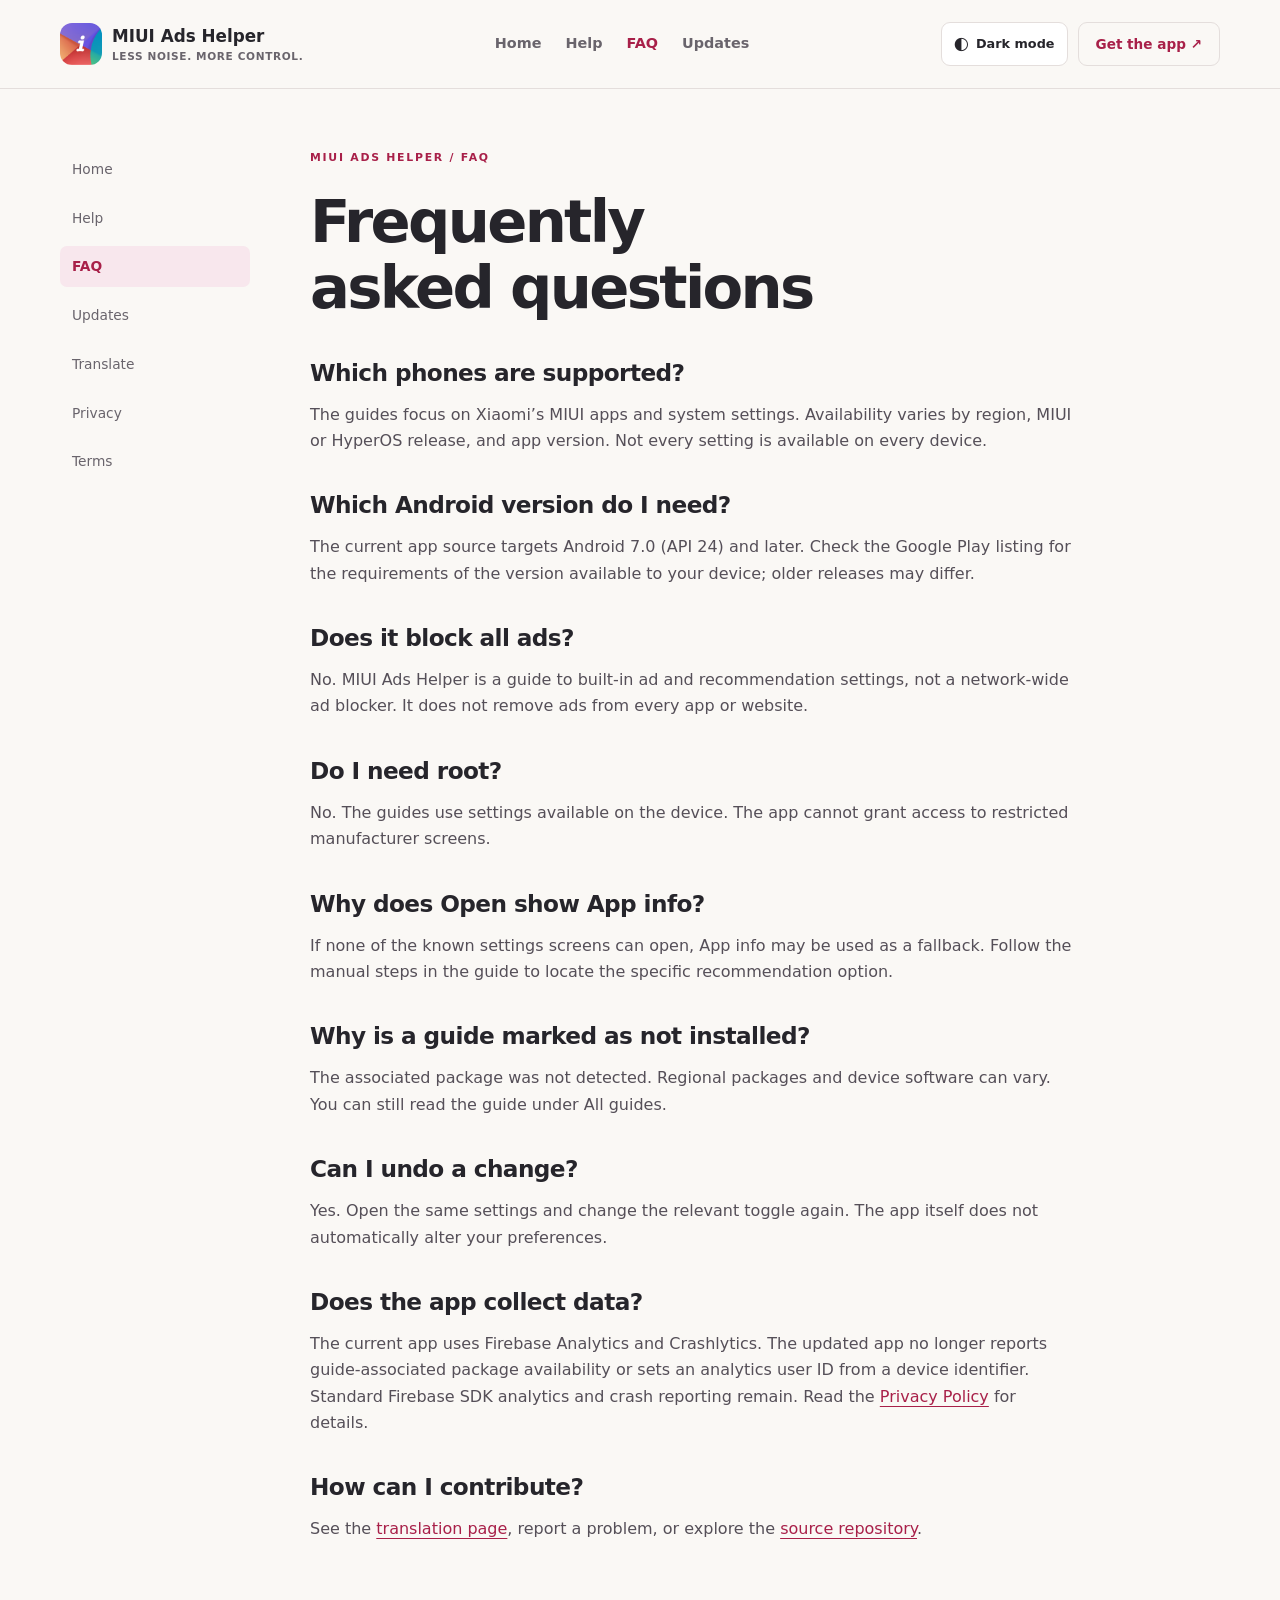
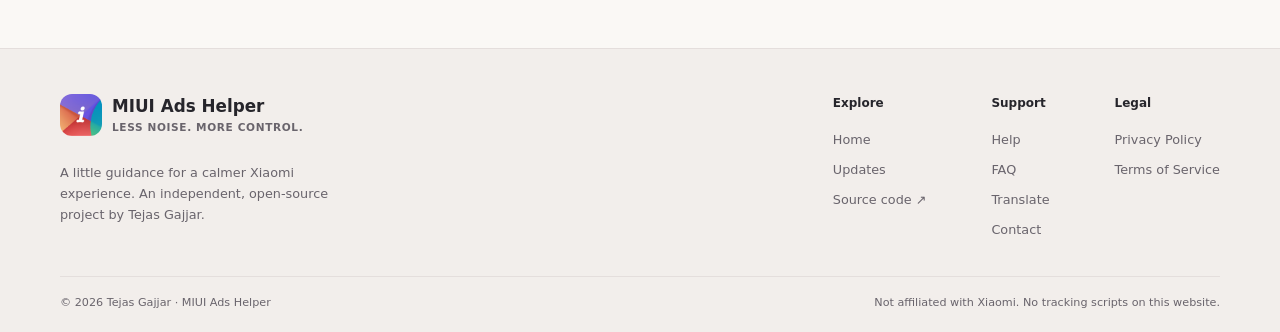
==== commit db68987b: "docs: reflect removal of custom device and app-inventory analytics" ====
--- a/faq/index.html
+++ b/faq/index.html
@@ -18,7 +18,7 @@
 <script defer src="../assets/theme.js"></script>
 </head><body class="page-faq"><a class="skip" href="#main">Skip to content</a>
 <header class="header"><div class="shell header-inner"><a class="brand" href="../"><img src="../assets/app-icon.png" width="42" height="42" alt=""><span>MIUI Ads Helper<small>LESS NOISE. MORE CONTROL.</small></span></a><nav class="nav" aria-label="Main navigation"><a href="../">Home</a><a href="../help/">Help</a><a href="../faq/" aria-current="page">FAQ</a><a href="../updates/">Updates</a></nav><div class="header-actions"><button class="theme-toggle" type="button" data-theme-toggle aria-pressed="false" hidden><span class="theme-icon" aria-hidden="true">◐</span><span>Dark mode</span></button><a class="header-link" href="https://play.google.com/store/apps/details?id=com.tejasgajjar.miuiadshelper">Get the app ↗</a></div></div></header>
-<main id="main" class="shell article-layout"><aside class="article-aside"><nav aria-label="Information pages"><a href="../">Home</a><a href="../help/">Help</a><a href="../faq/" aria-current="page">FAQ</a><a href="../updates/">Updates</a><a href="../translate/">Translate</a><a href="../privacy/">Privacy</a><a href="../terms/">Terms</a></nav></aside><article class="article"><p class="eyebrow">MIUI ADS HELPER / FAQ</p><h1>Frequently asked questions</h1><h2 id="compatibility">Which phones are supported?</h2><p>The guides focus on Xiaomi’s MIUI apps and system settings. Availability varies by region, MIUI or HyperOS release, and app version. Not every setting is available on every device.</p><h2>Which Android version do I need?</h2><p>The current app source targets Android 7.0 (API 24) and later. Check the Google Play listing for the requirements of the version available to your device; older releases may differ.</p><h2>Does it block all ads?</h2><p>No. MIUI Ads Helper is a guide to built-in ad and recommendation settings, not a network-wide ad blocker. It does not remove ads from every app or website.</p><h2>Do I need root?</h2><p>No. The guides use settings available on the device. The app cannot grant access to restricted manufacturer screens.</p><h2>Why does Open show App info?</h2><p>If none of the known settings screens can open, App info may be used as a fallback. Follow the manual steps in the guide to locate the specific recommendation option.</p><h2>Why is a guide marked as not installed?</h2><p>The associated package was not detected. Regional packages and device software can vary. You can still read the guide under All guides.</p><h2>Can I undo a change?</h2><p>Yes. Open the same settings and change the relevant toggle again. The app itself does not automatically alter your preferences.</p><h2>Does the app collect data?</h2><p>The current app uses Firebase Analytics and Crashlytics. Analytics includes device information and availability of apps associated with the guides. Read the <a href="../privacy/">Privacy Policy</a> for details.</p><h2>How can I contribute?</h2><p>See the <a href="../translate/">translation page</a>, report a problem, or explore the <a href="https://github.com/gajjartejas/MIUIAdsHelper">source repository</a>.</p>
+<main id="main" class="shell article-layout"><aside class="article-aside"><nav aria-label="Information pages"><a href="../">Home</a><a href="../help/">Help</a><a href="../faq/" aria-current="page">FAQ</a><a href="../updates/">Updates</a><a href="../translate/">Translate</a><a href="../privacy/">Privacy</a><a href="../terms/">Terms</a></nav></aside><article class="article"><p class="eyebrow">MIUI ADS HELPER / FAQ</p><h1>Frequently asked questions</h1><h2 id="compatibility">Which phones are supported?</h2><p>The guides focus on Xiaomi’s MIUI apps and system settings. Availability varies by region, MIUI or HyperOS release, and app version. Not every setting is available on every device.</p><h2>Which Android version do I need?</h2><p>The current app source targets Android 7.0 (API 24) and later. Check the Google Play listing for the requirements of the version available to your device; older releases may differ.</p><h2>Does it block all ads?</h2><p>No. MIUI Ads Helper is a guide to built-in ad and recommendation settings, not a network-wide ad blocker. It does not remove ads from every app or website.</p><h2>Do I need root?</h2><p>No. The guides use settings available on the device. The app cannot grant access to restricted manufacturer screens.</p><h2>Why does Open show App info?</h2><p>If none of the known settings screens can open, App info may be used as a fallback. Follow the manual steps in the guide to locate the specific recommendation option.</p><h2>Why is a guide marked as not installed?</h2><p>The associated package was not detected. Regional packages and device software can vary. You can still read the guide under All guides.</p><h2>Can I undo a change?</h2><p>Yes. Open the same settings and change the relevant toggle again. The app itself does not automatically alter your preferences.</p><h2>Does the app collect data?</h2><p>The current app uses Firebase Analytics and Crashlytics. The updated app no longer reports guide-associated package availability or sets an analytics user ID from a device identifier. Standard Firebase SDK analytics and crash reporting remain. Read the <a href="../privacy/">Privacy Policy</a> for details.</p><h2>How can I contribute?</h2><p>See the <a href="../translate/">translation page</a>, report a problem, or explore the <a href="https://github.com/gajjartejas/MIUIAdsHelper">source repository</a>.</p>
 </article></main>
 <footer class="footer"><div class="shell"><div class="footer-top"><div class="footer-copy"><a class="brand" href="../"><img src="../assets/app-icon.png" width="42" height="42" alt=""><span>MIUI Ads Helper<small>LESS NOISE. MORE CONTROL.</small></span></a><p>A little guidance for a calmer Xiaomi experience. An independent, open-source project by Tejas Gajjar.</p></div><nav aria-label="Footer navigation"><div><strong>Explore</strong><a href="../">Home</a><a href="../updates/">Updates</a><a href="https://github.com/gajjartejas/MIUIAdsHelper">Source code ↗</a></div><div><strong>Support</strong><a href="../help/">Help</a><a href="../faq/" aria-current="page">FAQ</a><a href="../translate/">Translate</a><a href="mailto:gajjartejas26@gmail.com">Contact</a></div><div><strong>Legal</strong><a href="../privacy/">Privacy Policy</a><a href="../terms/">Terms of Service</a></div></nav></div><div class="footer-bottom"><span>© 2026 Tejas Gajjar · MIUI Ads Helper</span><span>Not affiliated with Xiaomi. No tracking scripts on this website.</span></div></div></footer>
 </body></html>
